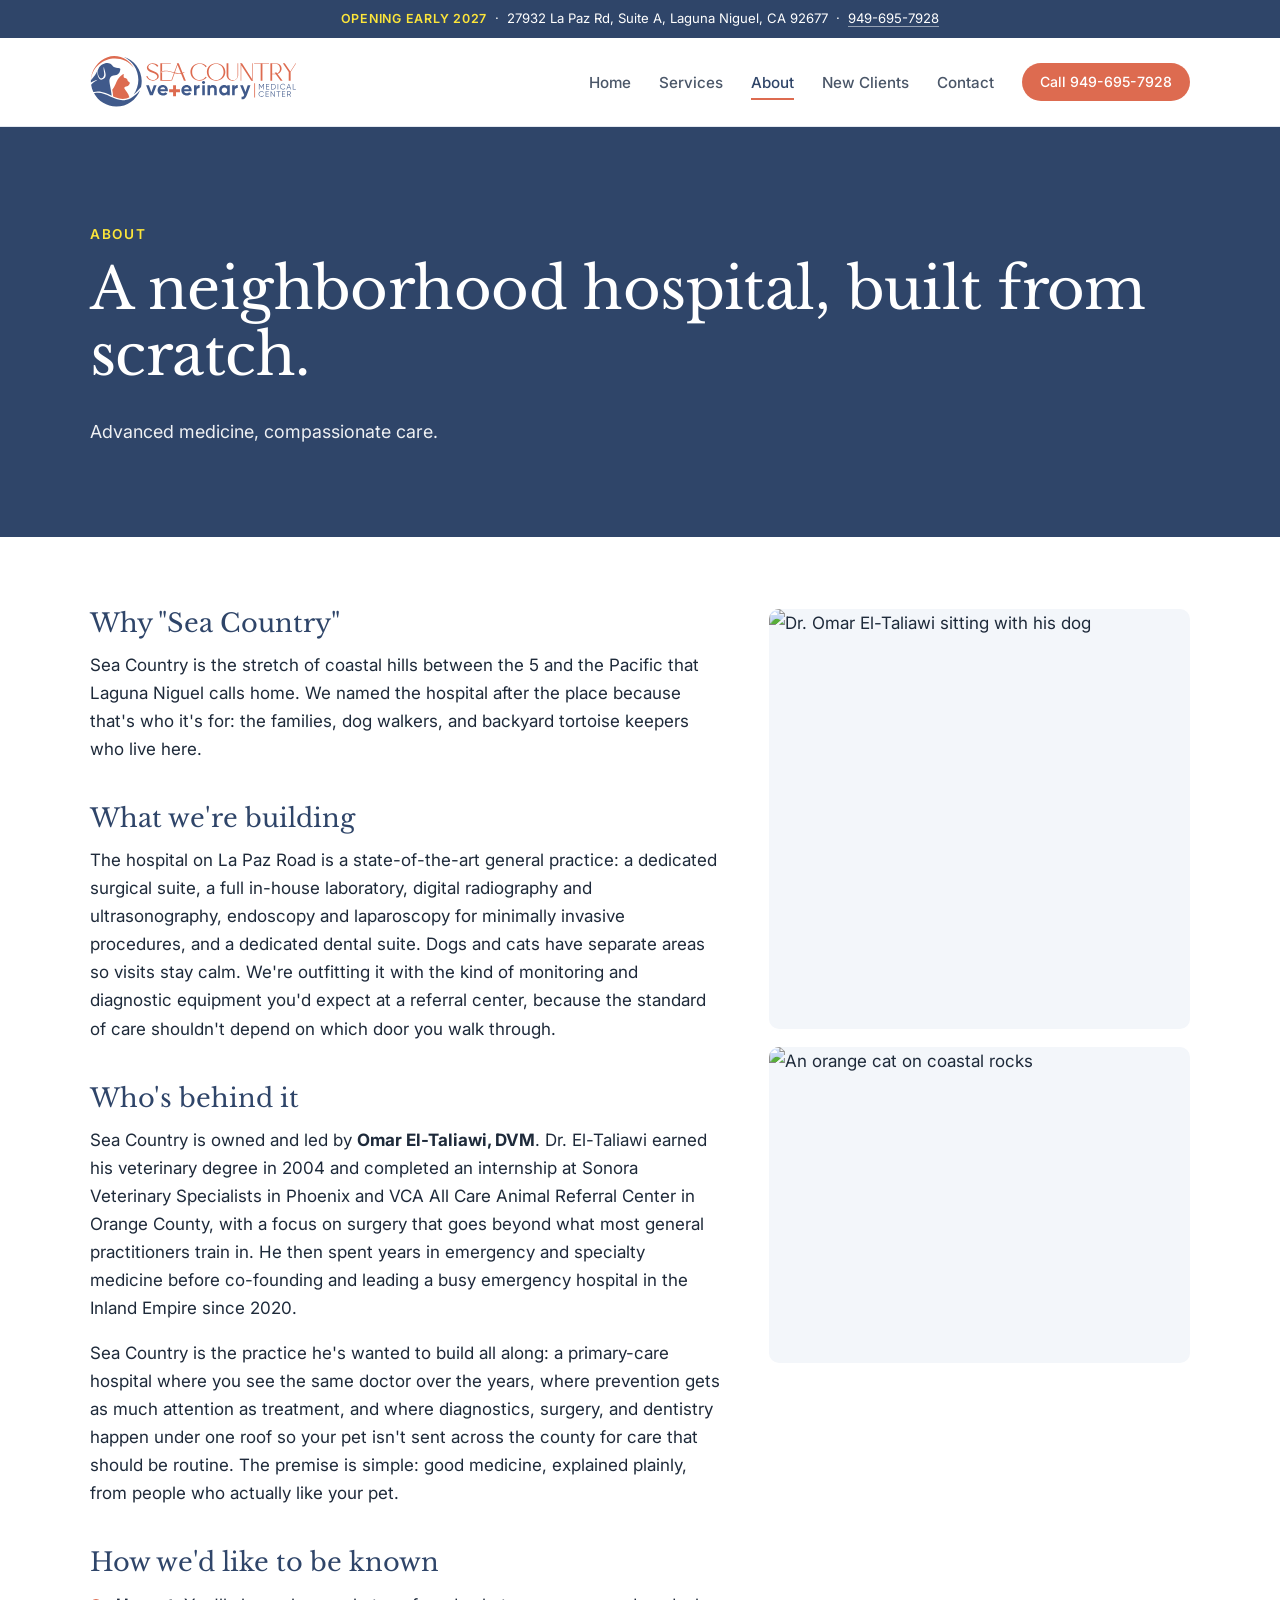
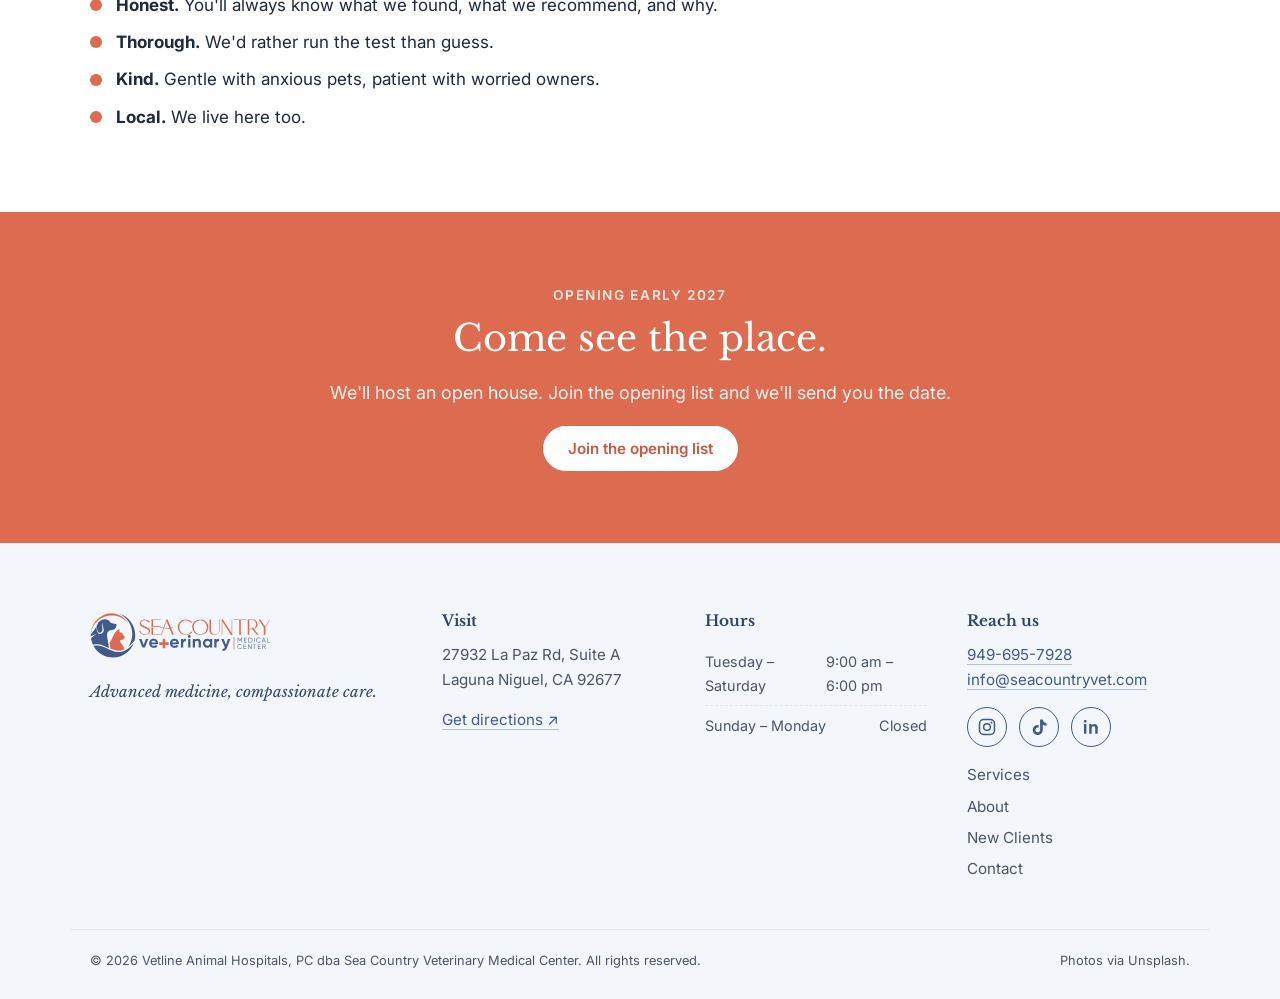
==== about.html @ 4f93da17 "Sea Country VMC website Static site for Sea Country Veterinary Medical Center (Laguna Niguel, CA). O" ====
<!DOCTYPE html>
<html lang="en">
<head>
<meta charset="UTF-8">
<meta name="viewport" content="width=device-width, initial-scale=1">
<title>About · Sea Country VMC</title>
<meta name="description" content="Sea Country Veterinary Medical Center is a new general-practice animal hospital in Laguna Niguel, CA, owned and led by Omar El-Taliawi, DVM.">
<meta property="og:site_name" content="Sea Country Veterinary Medical Center">
<meta property="og:title" content="About · Sea Country VMC">
<meta property="og:description" content="Sea Country Veterinary Medical Center is a new general-practice animal hospital in Laguna Niguel, CA, owned and led by Omar El-Taliawi, DVM.">
<meta property="og:image" content="https://static.wixstatic.com/media/da62e5_d0e1e686df614837aa2fc405353f9a12~mv2.jpg/v1/fill/w_1200,h_630,al_c,q_80,enc_auto/da62e5_d0e1e686df614837aa2fc405353f9a12~mv2.jpg">
<meta property="og:type" content="website">
<meta name="theme-color" content="#405A8B">
<link rel="icon" href="data:image/svg+xml,%3Csvg xmlns='http://www.w3.org/2000/svg' viewBox='0 0 64 64'%3E%3Crect width='64' height='64' rx='14' fill='%23405A8B'/%3E%3Cpath d='M26 14h12v12h12v12H38v12H26V38H14V26h12z' fill='%23DD6B50'/%3E%3C/svg%3E">
<link rel="preconnect" href="https://fonts.googleapis.com">
<link rel="preconnect" href="https://fonts.gstatic.com" crossorigin>
<link rel="preconnect" href="https://static.wixstatic.com">
<link href="https://fonts.googleapis.com/css2?family=Inter:wght@400;500;600&family=Libre+Baskerville:ital,wght@0,400;0,700;1,400&display=swap" rel="stylesheet">
<link rel="stylesheet" href="assets/style.css">
<script type="application/ld+json">
{"@context":"https://schema.org","@type":"VeterinaryCare","name":"Sea Country Veterinary Medical Center","telephone":"+19496957928","email":"info@seacountryvet.com","image":"https://static.wixstatic.com/media/da62e5_d0e1e686df614837aa2fc405353f9a12~mv2.jpg/v1/fill/w_1200,h_630,al_c,q_80,enc_auto/da62e5_d0e1e686df614837aa2fc405353f9a12~mv2.jpg",
 "address":{"@type":"PostalAddress","streetAddress":"27932 La Paz Rd, Suite A","addressLocality":"Laguna Niguel","addressRegion":"CA","postalCode":"92677","addressCountry":"US"},
 "openingHoursSpecification":[{"@type":"OpeningHoursSpecification","dayOfWeek":["Tuesday","Wednesday","Thursday","Friday","Saturday"],"opens":"09:00","closes":"18:00"}]}
</script>
</head>
<body>
<a class="skip" href="#main">Skip to content</a>
<div class="ribbon"><strong>Opening early 2027</strong> &nbsp;·&nbsp; 27932 La Paz Rd, Suite A, Laguna Niguel, CA 92677 &nbsp;·&nbsp; <a href="tel:+19496957928">949-695-7928</a></div>
<header class="header">
  <div class="wrap bar">
    <a class="brand" href="index.html"><img class="logo" src="assets/logo.svg" alt="Sea Country Veterinary Medical Center" width="241" height="74"></a>
    <nav class="nav" aria-label="Primary">
      <button class="burger" aria-expanded="false" aria-controls="menu" aria-label="Open menu"><span></span><span></span><span></span></button>
      <ul id="menu">
        <li><a href="index.html">Home</a></li><li><a href="services.html">Services</a></li><li><a href="about.html" aria-current=page>About</a></li><li><a href="new-clients.html">New Clients</a></li><li><a href="contact.html">Contact</a></li>
        <li class="cta"><a class="btn btn-coral" href="tel:+19496957928">Call 949-695-7928</a></li>
      </ul>
    </nav>
  </div>
</header>
<main id="main">

<section class="page-hero" style="background-image:url('https://static.wixstatic.com/media/da62e5_d0e1e686df614837aa2fc405353f9a12~mv2.jpg/v1/fill/w_2000,h_520,al_c,q_80,enc_auto/da62e5_d0e1e686df614837aa2fc405353f9a12~mv2.jpg')">
  <div class="wrap page-hero-in">
    <p class="eyebrow light">About</p>
    <h1>A neighborhood hospital, built from scratch.</h1>
    <p class="lede">Advanced medicine, compassionate care.</p>
  </div>
</section>

<section class="section">
  <div class="wrap two-col">
    <div class="prose">
      <h2>Why "Sea Country"</h2>
      <p>Sea Country is the stretch of coastal hills between the 5 and the Pacific that Laguna Niguel calls home. We named the hospital after the place because that's who it's for: the families, dog walkers, and backyard tortoise keepers who live here.</p>
      <h2>What we're building</h2>
      <p>The hospital on La Paz Road is a state-of-the-art general practice: a dedicated surgical suite, a full in-house laboratory, digital radiography and ultrasonography, endoscopy and laparoscopy for minimally invasive procedures, and a dedicated dental suite. Dogs and cats have separate areas so visits stay calm. We're outfitting it with the kind of monitoring and diagnostic equipment you'd expect at a referral center, because the standard of care shouldn't depend on which door you walk through.</p>
      <h2>Who's behind it</h2>
      <p>Sea Country is owned and led by <strong>Omar El-Taliawi, DVM</strong>. Dr. El-Taliawi earned his veterinary degree in 2004 and completed an internship at Sonora Veterinary Specialists in Phoenix and VCA All Care Animal Referral Center in Orange County, with a focus on surgery that goes beyond what most general practitioners train in. He then spent years in emergency and specialty medicine before co-founding and leading a busy emergency hospital in the Inland Empire since 2020.</p>
      <p>Sea Country is the practice he's wanted to build all along: a primary-care hospital where you see the same doctor over the years, where prevention gets as much attention as treatment, and where diagnostics, surgery, and dentistry happen under one roof so your pet isn't sent across the county for care that should be routine. The premise is simple: good medicine, explained plainly, from people who actually like your pet.</p>
      <h2>How we'd like to be known</h2>
      <ul class="checks">
        <li><strong>Honest.</strong> You'll always know what we found, what we recommend, and why.</li>
        <li><strong>Thorough.</strong> We'd rather run the test than guess.</li>
        <li><strong>Kind.</strong> Gentle with anxious pets, patient with worried owners.</li>
        <li><strong>Local.</strong> We live here too.</li>
      </ul>
    </div>
    <aside class="side">
      <figure class="ph side-ph side-sq"><img src="https://static.wixstatic.com/media/da62e5_d2a37dc7c0ae4c1691db7973ba8571fa~mv2.webp/v1/fill/w_800,h_800,al_c,q_80,enc_auto/da62e5_d2a37dc7c0ae4c1691db7973ba8571fa~mv2.webp" alt="Dr. Omar El-Taliawi sitting with his dog" loading="lazy"></figure>
      <figure class="ph side-ph"><img src="https://static.wixstatic.com/media/da62e5_be3b20c76bf7468c872ce3744f5e3cf6~mv2.jpg/v1/fill/w_900,h_700,al_c,q_80,enc_auto/da62e5_be3b20c76bf7468c872ce3744f5e3cf6~mv2.jpg" alt="An orange cat on coastal rocks" loading="lazy"></figure>
    </aside>
  </div>
</section>
<section class="section cta-strip">
  <div class="wrap center">
    <p class="eyebrow light">Opening early 2027</p>
    <h2>Come see the place.</h2>
    <p class="lede">We'll host an open house. Join the opening list and we'll send you the date.</p>
    <a class="btn btn-coral" href="#opening-list" data-openlist>Join the opening list</a>
  </div>
</section>
</main>
<footer class="footer">
  <div class="wrap grid4">
    <div>
      <a class="brand" href="index.html"><img class="logo" src="assets/logo.svg" alt="Sea Country Veterinary Medical Center" width="241" height="74"></a>
      <p class="tag">Advanced medicine, compassionate care.</p>
    </div>
    <div>
      <h4>Visit</h4>
      <p>27932 La Paz Rd, Suite A<br>Laguna Niguel, CA 92677</p>
      <a class="link" href="https://www.google.com/maps/search/?api=1&query=27932+La+Paz+Rd+Suite+A+Laguna+Niguel+CA+92677" target="_blank" rel="noopener">Get directions ↗</a>
    </div>
    <div>
      <h4>Hours</h4>
      <div class="hours"><div class="row"><span>Tuesday – Saturday</span><span>9:00 am – 6:00 pm</span></div><div class="row"><span>Sunday – Monday</span><span>Closed</span></div></div>
    </div>
    <div>
      <h4>Reach us</h4>
      <p><a class="link" href="tel:+19496957928">949-695-7928</a><br><a class="link" href="mailto:info@seacountryvet.com">info@seacountryvet.com</a></p>
      <div class="social"><a href="https://www.instagram.com/seacountryvet" target="_blank" rel="noopener" aria-label="Sea Country on Instagram"><svg viewBox="0 0 24 24" aria-hidden="true"><rect x="3" y="3" width="18" height="18" rx="5" fill="none" stroke="currentColor" stroke-width="1.8"/><circle cx="12" cy="12" r="4" fill="none" stroke="currentColor" stroke-width="1.8"/><circle cx="17.3" cy="6.7" r="1.2" fill="currentColor"/></svg></a><a href="https://www.tiktok.com/@seacountryvet" target="_blank" rel="noopener" aria-label="Sea Country on TikTok"><svg viewBox="0 0 24 24" aria-hidden="true"><path d="M16.5 3c.4 2.6 2 4.2 4.5 4.4v3.2c-1.7 0-3.2-.5-4.5-1.4v6.3c0 3.3-2.7 6-6 6s-6-2.7-6-6 2.7-6 6-6c.3 0 .7 0 1 .1v3.3c-.3-.1-.6-.2-1-.2-1.5 0-2.8 1.3-2.8 2.8s1.3 2.8 2.8 2.8 2.8-1.3 2.8-2.8V3h3.2z" fill="currentColor"/></svg></a><a href="https://www.linkedin.com/company/144075186/" target="_blank" rel="noopener" aria-label="Sea Country on LinkedIn"><svg viewBox="0 0 24 24" aria-hidden="true"><path d="M6.5 8.5H3.6V20h2.9V8.5zM5.05 3.5a1.7 1.7 0 1 0 0 3.4 1.7 1.7 0 0 0 0-3.4zM20.4 13.6c0-3.3-1.8-5.3-4.4-5.3-1.7 0-2.8.9-3.3 1.8V8.5H9.9V20h2.9v-6c0-1.7.7-2.8 2.2-2.8 1.4 0 2.1 1 2.1 2.8v6h2.9v-6.4h.4z" fill="currentColor"/></svg></a></div>
      <ul class="flinks"><li><a href="services.html">Services</a></li><li><a href="about.html">About</a></li><li><a href="new-clients.html">New Clients</a></li><li><a href="contact.html">Contact</a></li></ul>
    </div>
  </div>
  <div class="wrap legal">
    <span>© 2026 Vetline Animal Hospitals, PC dba Sea Country Veterinary Medical Center. All rights reserved.</span>
    <span>Photos via Unsplash.</span>
  </div>
</footer>
<dialog id="opening-list" class="modal" aria-labelledby="ol-title">
  <div class="modal-head">
    <div><p class="eyebrow">Opening early 2027</p><h3 id="ol-title">Join the opening list</h3></div>
    <button type="button" class="modal-close" aria-label="Close">&times;</button>
  </div>
  <div class="modal-body"><p class="fine">Loading…</p></div>
</dialog>
<script type="module" src="assets/openlist.js"></script>
<script>
(function(){
  var b=document.querySelector('.burger'),m=document.getElementById('menu');
  if(!b)return;b.addEventListener('click',function(){var o=m.classList.toggle('open');b.setAttribute('aria-expanded',o);});
})();
</script>
</body>
</html>
---- assets/style.css ----
:root{
  --white:#FFFFFF; --mist:#F3F6FA; --ink:#1E2A3A; --ink-2:#4A5668;
  --blue:#405A8B; --blue-2:#2F4569; --blue-3:#D9E1EE; --coral:#DD6B50; --coral-2:#C65A41; --sun:#FCE53A;
  --line:#E3E8F0;
  --serif:'Libre Baskerville',Georgia,serif; --sans:'Inter',system-ui,sans-serif;
  --radius:10px; --shadow:0 18px 50px rgba(30,42,58,.12);
}
*{box-sizing:border-box}
html{scroll-behavior:smooth;-webkit-text-size-adjust:100%}
body{margin:0;font-family:var(--sans);font-size:17px;line-height:1.65;color:var(--ink);background:var(--white);-webkit-font-smoothing:antialiased}
img,svg{max-width:100%;display:block}
a{color:inherit;text-decoration:none}
h1,h2,h3{font-family:var(--serif);font-weight:400;line-height:1.15;margin:0 0 .5em;color:var(--blue-2)}
h1{font-size:clamp(2.1rem,4.6vw,3.6rem);letter-spacing:-.01em}
h2{font-size:clamp(1.6rem,3vw,2.3rem)}
h3{font-size:1.2rem;font-weight:700}
h4{margin:0 0 .6em;font-family:var(--serif);color:var(--blue-2)}
p{margin:0 0 1em}
ul{margin:0;padding:0;list-style:none}
.wrap{max-width:1140px;margin:0 auto;padding:0 20px}
.eyebrow{font-weight:600;font-size:.85rem;letter-spacing:.12em;text-transform:uppercase;color:var(--coral);margin:0 0 .8em}
.eyebrow.light{color:var(--sun)}
.lede{font-size:1.12rem;color:var(--ink-2);max-width:60ch}
.fine{font-size:.86rem;color:var(--ink-2)}
.center{text-align:center}.center .lede{margin-left:auto;margin-right:auto}
.link{color:var(--blue);border-bottom:1px solid rgba(64,90,139,.35);transition:border-color .2s}
.link:hover{border-color:var(--blue)}
.skip{position:absolute;left:-999px;top:0;background:var(--blue);color:#fff;padding:8px 12px}.skip:focus{left:8px;z-index:99}

/* buttons */
.btn{display:inline-flex;align-items:center;justify-content:center;gap:8px;padding:14px 24px;border-radius:999px;font-weight:600;font-size:.95rem;line-height:1;border:1.5px solid transparent;transition:all .2s;white-space:nowrap}
.btn-coral{background:var(--coral);color:#fff;border-color:var(--coral)}.btn-coral:hover{background:var(--coral-2);border-color:var(--coral-2)}
.btn-blue{background:var(--blue);color:#fff;border-color:var(--blue)}.btn-blue:hover{background:var(--blue-2)}
.btn-ghost{background:transparent;color:var(--blue);border-color:var(--blue)}.btn-ghost:hover{background:var(--blue);color:#fff}
.btn-white{background:rgba(255,255,255,.14);color:#fff;border-color:rgba(255,255,255,.7);backdrop-filter:blur(4px)}.btn-white:hover{background:#fff;color:var(--blue-2)}
.actions{display:flex;gap:12px;flex-wrap:wrap;margin:1.4em 0 .4em}.actions.center{justify-content:center}

/* ribbon + header */
.ribbon{background:var(--blue-2);color:#fff;font-size:.82rem;text-align:center;padding:8px 16px}
.ribbon strong{color:var(--sun);font-weight:600;letter-spacing:.06em;text-transform:uppercase;font-size:.78rem}
.ribbon a{border-bottom:1px solid rgba(255,255,255,.5)}
.header{position:sticky;top:0;z-index:50;background:rgba(255,255,255,.94);backdrop-filter:blur(8px);border-bottom:1px solid var(--line)}
.bar{display:flex;align-items:center;justify-content:space-between;padding-top:12px;padding-bottom:12px;gap:20px}
.brand{display:block;flex:none}
.logo{height:64px;width:auto;display:block}
.nav ul{display:flex;align-items:center;gap:28px}
.nav a{font-weight:500;font-size:.95rem;color:var(--ink-2);padding:6px 0;border-bottom:2px solid transparent}
.nav a:hover,.nav a[aria-current]{color:var(--blue-2);border-color:var(--coral)}
.nav .cta a{border:none;padding:12px 18px;font-size:.88rem;color:#fff}
.burger{display:none;background:none;border:0;padding:8px;cursor:pointer}
.burger span{display:block;width:24px;height:2px;background:var(--blue);margin:5px 0}

/* home hero */
.hero{position:relative;min-height:600px;height:72vh;max-height:820px;display:flex;align-items:center;color:#fff;overflow:hidden;background:var(--blue-2)}
.hero-img{position:absolute;inset:0;width:100%;height:100%;object-fit:cover;object-position:72% 55%}
.hero::after{content:"";position:absolute;inset:0;background:linear-gradient(90deg,rgba(30,42,58,.62) 0%,rgba(30,42,58,.35) 50%,rgba(30,42,58,.1) 100%),linear-gradient(180deg,rgba(30,42,58,0) 60%,rgba(30,42,58,.55) 100%)}
.hero-in{position:relative;z-index:1;width:100%;max-width:1140px;margin:0 auto;padding:40px 20px 130px}
.hero-text{max-width:640px}
.hero .actions{justify-content:flex-start}
.hero h1{color:#fff;font-size:clamp(2.2rem,4.8vw,3.7rem);text-shadow:0 2px 24px rgba(0,0,0,.35)}
.hero-sub{font-size:1.15rem;max-width:52ch;margin:0 0 1em;color:rgba(255,255,255,.92);text-shadow:0 1px 12px rgba(0,0,0,.4)}

/* overlapping intro card */
.intro-wrap{position:relative;margin-top:-100px;z-index:2;padding-bottom:10px}
.card{background:#fff;border:1px solid var(--line);border-radius:var(--radius);padding:28px 30px;margin-bottom:18px}
.card.coral{border-left:6px solid var(--coral)}
.card h3{margin-bottom:.8em}
.card .big{font-family:var(--serif);font-size:1.25rem;color:var(--blue-2)}
.card .btn{margin-top:6px}
.intro{max-width:800px;margin:0 auto;padding:48px 56px;text-align:center;box-shadow:var(--shadow);border-top:4px solid var(--coral)}
.intro p{color:var(--ink-2);max-width:62ch;margin-left:auto;margin-right:auto}
.wave{width:120px;height:12px;color:var(--coral);margin:-6px auto 22px}

/* solid band */
.band{background:var(--blue);color:#fff;padding:44px 0}
.band h3{color:#fff;margin-bottom:.4em}
.band p{margin:0;color:rgba(255,255,255,.92)}
.band a{border-bottom:1px solid rgba(255,255,255,.5)}
.band-grid{display:grid;grid-template-columns:repeat(3,1fr);gap:32px;text-align:center}

/* photo mosaic */
.section{padding:72px 0}
.mosaic{display:grid;grid-template-columns:repeat(2,1fr);gap:20px}
.mosaic-2{grid-template-columns:1fr 1fr}
.ph{margin:0;border-radius:var(--radius);overflow:hidden;background:var(--mist)}
.ph img{width:100%;height:100%;object-fit:cover}
.ph.wide{aspect-ratio:3/2}
.ph.tall{aspect-ratio:4/3}
.mosaic-main > .feature{grid-column:1;grid-row:2/4}
.feature{position:relative;border-radius:var(--radius);overflow:hidden;background:var(--blue-2) center/cover no-repeat;color:#fff;display:flex;align-items:flex-end;min-height:360px}
.feature::before{content:"";position:absolute;inset:0;background:linear-gradient(180deg,rgba(47,69,105,.55),rgba(47,69,105,.92))}
.feature-blue{background:var(--blue)}.feature-blue::before{background:linear-gradient(135deg,rgba(64,90,139,1),rgba(47,69,105,1))}
.feature-in{position:relative;padding:40px 44px}
.feature h2{color:#fff}.feature p{color:rgba(255,255,255,.9);max-width:46ch}
.feature .btn{margin-top:6px}

/* services on tinted photo */
.services-band{position:relative;background:var(--blue-2) center/cover no-repeat;color:#fff;padding:80px 0}
.services-band::before{content:"";position:absolute;inset:0;background:linear-gradient(90deg,rgba(47,69,105,.96) 0%,rgba(47,69,105,.86) 45%,rgba(64,90,139,.72) 100%)}
.services-grid{position:relative;display:grid;grid-template-columns:1.1fr 1.6fr;gap:56px;align-items:center}
.services-lead h2{color:#fff;font-size:clamp(1.9rem,3.4vw,2.7rem)}
.services-lead p{color:rgba(255,255,255,.9);max-width:40ch}
.services-list{display:grid;grid-template-columns:1fr 1fr;gap:32px 40px}
.services-list h3{color:#fff;font-size:1.2rem;margin:.5em 0 .3em}
.services-list p{margin:0;color:rgba(255,255,255,.85);font-size:.97rem}
.ico-lg{width:36px;height:36px;color:var(--sun)}

.cta-strip{background:var(--coral);color:#fff}
.cta-strip h2{color:#fff}.cta-strip .lede{color:rgba(255,255,255,.92)}.cta-strip .eyebrow.light{color:#fff;opacity:.85}
.cta-strip .btn-coral{background:#fff;color:var(--coral-2);border-color:#fff}.cta-strip .btn-coral:hover{background:var(--blue-2);color:#fff;border-color:var(--blue-2)}

/* inner page hero */
.page-hero{position:relative;background:var(--blue-2) center/cover no-repeat;color:#fff;padding:96px 0 72px}
.page-hero::before{content:"";position:absolute;inset:0;background:linear-gradient(90deg,rgba(47,69,105,.92) 0%,rgba(47,69,105,.7) 55%,rgba(47,69,105,.35) 100%)}
.page-hero-in{position:relative}
.page-hero h1{color:#fff}.page-hero .lede{color:rgba(255,255,255,.92)}

.ico-wrap{width:44px;height:44px;border-radius:12px;background:var(--blue-3);display:grid;place-items:center;color:var(--blue)}
.ico{width:22px;height:22px}
.svc-list{display:grid;grid-template-columns:1fr 1fr;gap:24px}
.svc{background:#fff;border:1px solid var(--line);border-radius:var(--radius);padding:30px;scroll-margin-top:120px;box-shadow:0 8px 30px rgba(30,42,58,.05)}
.svc{position:relative;overflow:hidden}
.svc::before{content:"";position:absolute;inset:0;background:var(--svc-img) var(--svc-pos,center)/cover no-repeat;z-index:0}
.svc::after{content:"";position:absolute;inset:0;background:linear-gradient(135deg,#fff 0%,#fff 30%,rgba(255,255,255,.84) 60%,rgba(255,255,255,.55) 100%);z-index:0}
.svc>*{position:relative;z-index:1}
.svc-head{display:flex;align-items:center;gap:14px;margin-bottom:.7em}.svc-head h2{margin:0;font-size:1.45rem}
.svc p{color:var(--ink-2)}
.checks li{position:relative;padding-left:26px;margin:0 0 .55em}
.checks li::before{content:"";position:absolute;left:0;top:.5em;width:12px;height:12px;border-radius:50%;background:var(--coral)}
.checks ul{margin:.45em 0 .2em}.checks ul li{margin-bottom:.3em;font-size:.95em}.checks ul li::before{width:8px;height:8px;left:2px;top:.6em;background:#fff;border:2px solid var(--coral)}
.row{display:flex;justify-content:space-between;gap:16px;padding:8px 0;border-bottom:1px dashed var(--line);font-size:.97rem}
.row:last-of-type{border:0}

.prose{max-width:68ch}.prose h2{margin-top:1.6em;font-size:1.6rem}.prose h2:first-child{margin-top:0}
.two-col{display:grid;grid-template-columns:1.5fr 1fr;gap:48px;align-items:start}
.side{position:sticky;top:110px}
.side-ph{margin-bottom:18px}.side-ph img{aspect-ratio:4/5}.side-ph.side-sq img{aspect-ratio:1/1}
.side-ph + .side-ph img{aspect-ratio:4/3}
.contact-grid{display:grid;grid-template-columns:repeat(2,1fr);gap:20px;margin-bottom:28px}
.map-frame{border-radius:var(--radius);overflow:hidden;border:1px solid var(--line);aspect-ratio:16/7;background:var(--mist)}
.map-frame iframe{width:100%;height:100%;border:0}

/* social icons */
.social{display:flex;gap:12px;align-items:center}
.social a{display:grid;place-items:center;width:40px;height:40px;border-radius:50%;border:1.5px solid rgba(255,255,255,.6);color:#fff;transition:all .2s}
.social a:hover{background:#fff;color:var(--blue-2);border-color:#fff}
.social svg{width:20px;height:20px}
.band .social{justify-content:center;margin-top:6px}
.footer .social{margin-top:14px}
.footer .social a{border-color:var(--blue);color:var(--blue)}
.footer .social a:hover{background:var(--blue);color:#fff}
.band-grid{grid-template-columns:repeat(4,1fr)}
/* footer */
.footer{background:var(--mist);border-top:1px solid var(--line);padding:64px 0 28px;color:var(--ink-2);font-size:.95rem}
.footer .logo{height:56px}
.grid4{display:grid;grid-template-columns:1.4fr 1fr 1fr 1fr;gap:40px}
.footer .tag{margin-top:1em;font-family:var(--serif);font-style:italic;color:var(--blue-2);max-width:30ch}
.footer .hours .row{font-size:.9rem}
.flinks{margin-top:1em;display:grid;gap:6px}.flinks a:hover{color:var(--blue)}
.legal{display:flex;justify-content:space-between;gap:20px;flex-wrap:wrap;margin-top:48px;padding-top:20px;border-top:1px solid var(--line);font-size:.8rem}

/* opening-list modal (Wix Forms) */
.modal{border:0;border-radius:14px;padding:0;width:min(520px,calc(100% - 32px));max-height:calc(100vh - 32px);background:#fff;color:var(--ink);box-shadow:0 30px 80px rgba(30,42,58,.35);overflow:auto}
.modal::backdrop{background:rgba(30,42,58,.55);backdrop-filter:blur(2px)}
body.modal-open{overflow:hidden}
.modal-head{display:flex;align-items:flex-start;justify-content:space-between;gap:16px;padding:26px 28px 0}
.modal-head .eyebrow{margin-bottom:.4em}.modal-head h3{margin:0;font-size:1.5rem;font-weight:400}
.modal-close{background:none;border:0;font-size:28px;line-height:1;color:var(--ink-2);cursor:pointer;padding:0 4px;margin:-6px -8px 0 0}
.modal-close:hover{color:var(--blue-2)}
.modal-body{padding:18px 28px 28px}
.olform .fields{display:grid;gap:14px}
.field label{display:block;font-size:.9rem;font-weight:600;color:var(--blue-2);margin-bottom:6px}
.field input:not([type=checkbox]),.field textarea,.field select{width:100%;padding:12px 14px;border:1.5px solid var(--line);border-radius:8px;font:inherit;font-size:1rem;color:var(--ink);background:#fff;transition:border-color .15s,box-shadow .15s}
.field input:focus,.field textarea:focus,.field select:focus{outline:none;border-color:var(--blue);box-shadow:0 0 0 3px var(--blue-3)}
.field.has-err input,.field.has-err textarea,.field.has-err select{border-color:var(--coral-2)}
.field .check-row{display:flex;gap:10px;align-items:flex-start}.field .check-row label{margin:0;font-weight:500}
.fhelp{font-size:.85rem;color:var(--ink-2);margin:6px 0 0}
.ferr{color:var(--coral-2);font-size:.85rem;margin:6px 0 0;min-height:0}.ferr:empty{display:none}
.form-err{margin:14px 0 0}
.olform .btn{margin-top:18px;width:100%}
.fine.small{font-size:.78rem;margin:12px 0 0;text-align:center}
.sr{position:absolute;left:-9999px}
.ok{text-align:center;padding:10px 0 4px}
.ok-ico{width:56px;height:56px;border-radius:50%;background:var(--blue-3);color:var(--blue);display:grid;place-items:center;font-size:28px;margin:0 auto 14px}
.ok h4{font-size:1.4rem;margin-bottom:.4em}.ok p{color:var(--ink-2)}.ok .btn{margin-top:8px}

@media (max-width:960px){
  .band-grid{grid-template-columns:1fr;gap:22px}.two-col,.services-grid{grid-template-columns:1fr;gap:32px}
  .grid4{grid-template-columns:1fr 1fr}.side{position:static}
  .intro{padding:36px 28px}
}
@media (max-width:720px){
  body{font-size:16px}.section{padding:52px 0}
  .hero{min-height:520px;height:80vh}.hero-in{padding-bottom:110px}
  .mosaic,.mosaic-2,.svc-list,.contact-grid,.grid4,.services-list{grid-template-columns:1fr}
  .mosaic-main > .feature{grid-column:auto;grid-row:auto}
  .feature{min-height:300px}.feature-in{padding:30px 26px}
  .burger{display:block}.logo{height:48px}
  .nav ul{display:none;position:absolute;left:0;right:0;top:100%;background:#fff;border-bottom:1px solid var(--line);flex-direction:column;align-items:stretch;gap:0;padding:8px 20px 16px}
  .nav ul.open{display:flex}
  .nav li a{display:block;padding:12px 0;border-bottom:1px solid var(--line)}
  .nav .cta{padding-top:12px}.nav .cta a{display:inline-flex;border:0}
  .ribbon{font-size:.74rem}
  .legal{flex-direction:column;gap:8px}
}
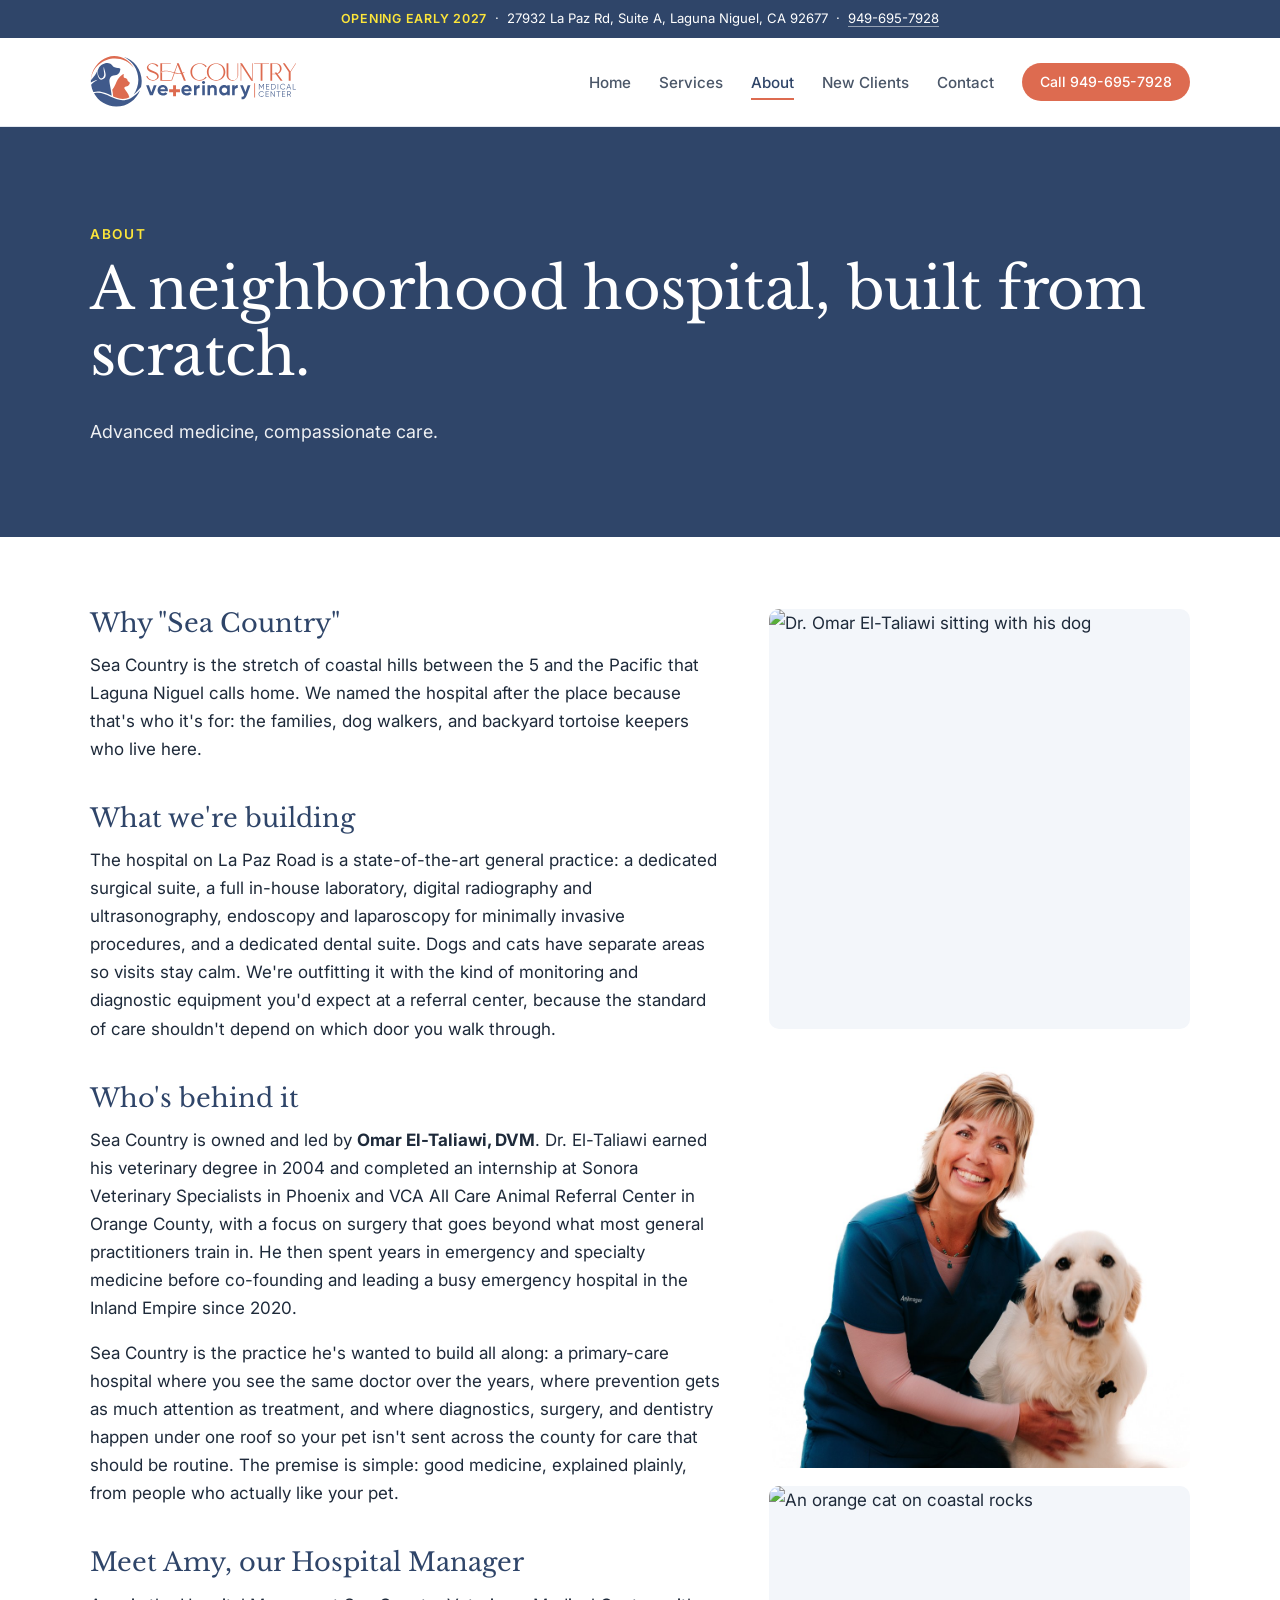
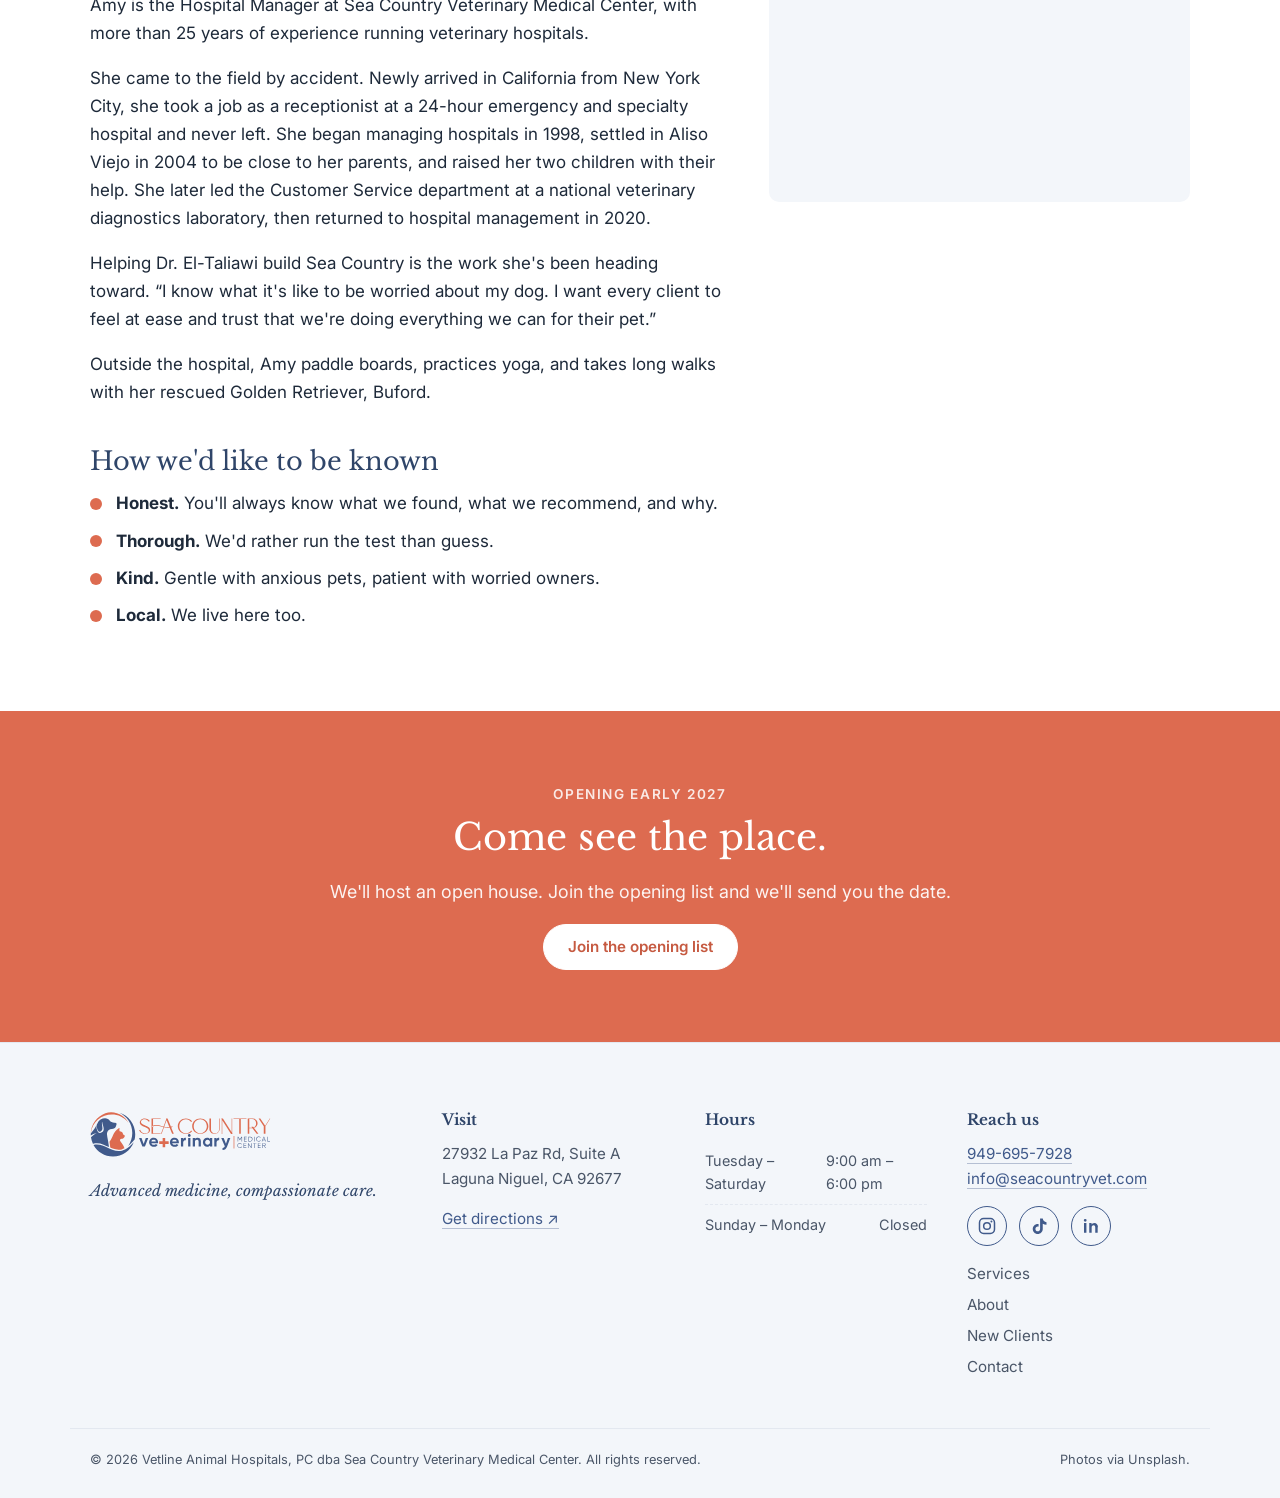
==== commit 1cda6658: "Add Hospital Manager bio (Amy) to About page Co-Authored-By: Claude Fable 5.2 <noreply@anthropic.com" ====
--- a/about.html
+++ b/about.html
@@ -58,6 +58,11 @@
       <h2>Who's behind it</h2>
       <p>Sea Country is owned and led by <strong>Omar El-Taliawi, DVM</strong>. Dr. El-Taliawi earned his veterinary degree in 2004 and completed an internship at Sonora Veterinary Specialists in Phoenix and VCA All Care Animal Referral Center in Orange County, with a focus on surgery that goes beyond what most general practitioners train in. He then spent years in emergency and specialty medicine before co-founding and leading a busy emergency hospital in the Inland Empire since 2020.</p>
       <p>Sea Country is the practice he's wanted to build all along: a primary-care hospital where you see the same doctor over the years, where prevention gets as much attention as treatment, and where diagnostics, surgery, and dentistry happen under one roof so your pet isn't sent across the county for care that should be routine. The premise is simple: good medicine, explained plainly, from people who actually like your pet.</p>
+      <h2>Meet Amy, our Hospital Manager</h2>
+      <p>Amy is the Hospital Manager at Sea Country Veterinary Medical Center, with more than 25 years of experience running veterinary hospitals.</p>
+      <p>She came to the field by accident. Newly arrived in California from New York City, she took a job as a receptionist at a 24-hour emergency and specialty hospital and never left. She began managing hospitals in 1998, settled in Aliso Viejo in 2004 to be close to her parents, and raised her two children with their help. She later led the Customer Service department at a national veterinary diagnostics laboratory, then returned to hospital management in 2020.</p>
+      <p>Helping Dr. El-Taliawi build Sea Country is the work she's been heading toward. &ldquo;I know what it's like to be worried about my dog. I want every client to feel at ease and trust that we're doing everything we can for their pet.&rdquo;</p>
+      <p>Outside the hospital, Amy paddle boards, practices yoga, and takes long walks with her rescued Golden Retriever, Buford.</p>
       <h2>How we'd like to be known</h2>
       <ul class="checks">
         <li><strong>Honest.</strong> You'll always know what we found, what we recommend, and why.</li>
@@ -68,6 +73,7 @@
     </div>
     <aside class="side">
       <figure class="ph side-ph side-sq"><img src="https://static.wixstatic.com/media/da62e5_d2a37dc7c0ae4c1691db7973ba8571fa~mv2.webp/v1/fill/w_800,h_800,al_c,q_80,enc_auto/da62e5_d2a37dc7c0ae4c1691db7973ba8571fa~mv2.webp" alt="Dr. Omar El-Taliawi sitting with his dog" loading="lazy"></figure>
+      <figure class="ph side-ph side-sq"><img src="assets/amy.jpg" alt="Amy, Hospital Manager, with a Golden Retriever" loading="lazy"></figure>
       <figure class="ph side-ph"><img src="https://static.wixstatic.com/media/da62e5_be3b20c76bf7468c872ce3744f5e3cf6~mv2.jpg/v1/fill/w_900,h_700,al_c,q_80,enc_auto/da62e5_be3b20c76bf7468c872ce3744f5e3cf6~mv2.jpg" alt="An orange cat on coastal rocks" loading="lazy"></figure>
     </aside>
   </div>
--- a/assets/style.css
+++ b/assets/style.css
@@ -136,6 +136,7 @@
 .side{position:sticky;top:110px}
 .side-ph{margin-bottom:18px}.side-ph img{aspect-ratio:4/5}.side-ph.side-sq img{aspect-ratio:1/1}
 .side-ph + .side-ph img{aspect-ratio:4/3}
+.side-ph.side-sq img{aspect-ratio:1/1}
 .contact-grid{display:grid;grid-template-columns:repeat(2,1fr);gap:20px;margin-bottom:28px}
 .map-frame{border-radius:var(--radius);overflow:hidden;border:1px solid var(--line);aspect-ratio:16/7;background:var(--mist)}
 .map-frame iframe{width:100%;height:100%;border:0}
